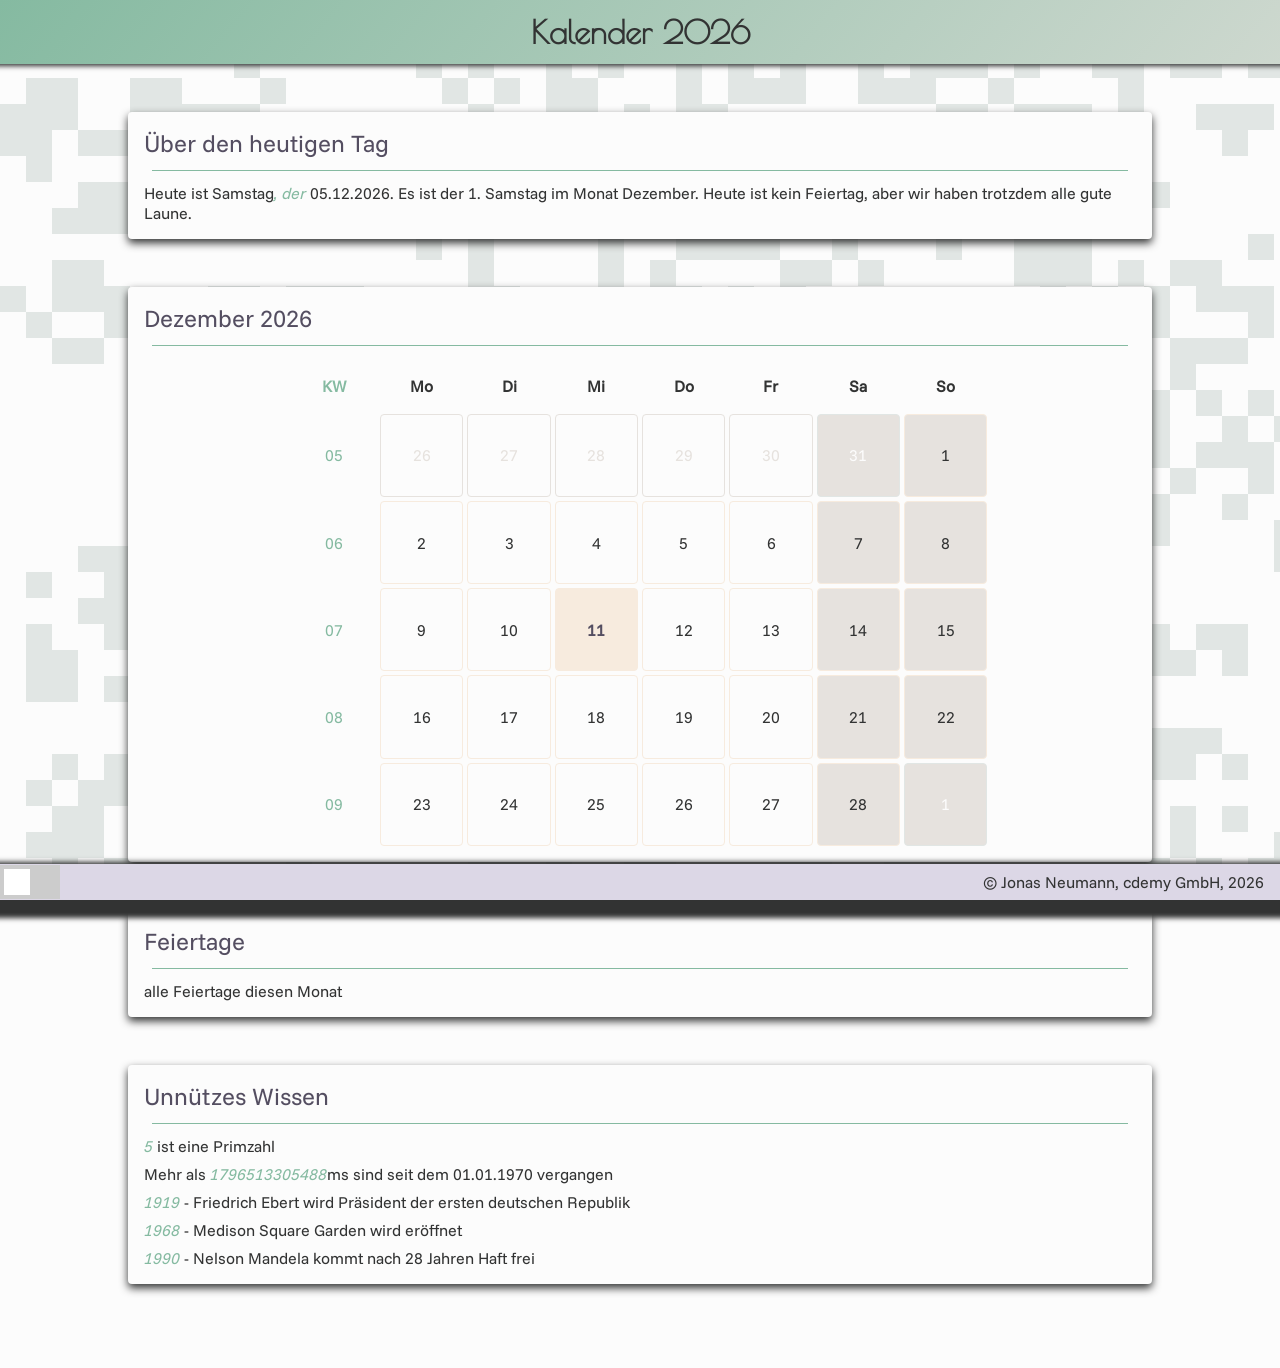
==== index.html @ 6fcaa283 "add dark color theme, refactor css" ====
<!doctype html>
<html class="full-height">
  <head>
    <meta charset="UTF-8" />
    <title>Kalender 2026</title>
    <link rel="stylesheet" href="css/styles.css" />
    <script src="scripts/background.js" defer></script>
    <script src="scripts/custom-tags.js" defer></script>
    <script src="scripts/calendar.js" defer></script>
  </head>
  <body class="full-height" id="holds-background">
    <div class="full-height">
      <canvas id="background-canvas" class="background-canvas"></canvas>
      <header class="header fixed">
        <h1 class="header__title">Kalender 2026</h1>
      </header>
      <div class="main-layout">
        <custom-card title="Über den heutigen Tag">
          <p>
            Heute ist
            <span class="card__text--light"
              ><span name="current-weekday"></span>, der
              <span id="full-date"></span></span
            >. Es ist der <span id="number-of-weekday"></span>.
            <span name="current-weekday"></span> im Monat
            <span id="current-month"></span>. Heute ist kein Feiertag, aber wir
            haben trotzdem alle gute Laune.
          </p>
        </custom-card>
        <!--
         <custom-card title="Monat" id="calendar-sheet">
            <div class="cal-monthly">
            <ul class="cal-monthly__header">
              <li class="cal-monthly__week-nr">KW</li>
              <li>Mo</li>
              <li>Di</li>
              <li>Mi</li>
              <li>Do</li>
              <li>Fr</li>
              <li>Sa</li>
              <li>So</li>
            </ul>
            <ol class="cal-monthly__day-grid">
              <li class="cal-monthly__week-nr">05</li>
              <li class="cal-monthly__day--prev-month">26</li>
              <li class="cal-monthly__day--prev-month">27</li>
              <li class="cal-monthly__day--prev-month">28</li>
              <li class="cal-monthly__day--prev-month">29</li>
              <li class="cal-monthly__day--prev-month">30</li>
              <li
                class="cal-monthly__day--prev-month cal-monthly__day--weekend"
              >
                31
              </li>
              <li
                class="cal-monthly__day--weekend cal-monthly__day--current-month"
              >
                1
              </li>
              <li class="cal-monthly__week-nr">06</li>
              <li class="cal-monthly__day--current-month">2</li>
              <li class="cal-monthly__day--current-month">3</li>
              <li class="cal-monthly__day--current-month">4</li>
              <li class="cal-monthly__day--current-month">5</li>
              <li class="cal-monthly__day--current-month">6</li>
              <li
                class="cal-monthly__day--weekend cal-monthly__day--current-month"
              >
                7
              </li>
              <li
                class="cal-monthly__day--weekend cal-monthly__day--current-month"
              >
                8
              </li>
              <li class="cal-monthly__week-nr">07</li>
              <li class="cal-monthly__day--current-month">9</li>
              <li class="cal-monthly__day--current-month">10</li>
              <li
                class="cal-monthly__day--today cal-monthly__day--current-month"
              >
                11
              </li>
              <li class="cal-monthly__day--current-month">12</li>
              <li class="cal-monthly__day--current-month">13</li>
              <li
                class="cal-monthly__day--weekend cal-monthly__day--current-month"
              >
                14
              </li>
              <li
                class="cal-monthly__day--weekend cal-monthly__day--current-month"
              >
                15
              </li>
              <li class="cal-monthly__week-nr">08</li>
              <li class="cal-monthly__day--current-month">16</li>
              <li class="cal-monthly__day--current-month">17</li>
              <li class="cal-monthly__day--current-month">18</li>
              <li class="cal-monthly__day--current-month">19</li>
              <li>20</li>
              <li
                class="cal-monthly__day--weekend cal-monthly__day--current-month"
              >
                21
              </li>
              <li
                class="cal-monthly__day--weekend cal-monthly__day--current-month"
              >
                22
              </li>
              <li class="cal-monthly__week-nr">09</li>
              <li class="cal-monthly__day--current-month">23</li>
              <li class="cal-monthly__day--current-month">24</li>
              <li class="cal-monthly__day--current-month">25</li>
              <li class="cal-monthly__day--current-month">26</li>
              <li class="cal-monthly__day--current-month">27</li>
              <li
                class="cal-monthly__day--weekend cal-monthly__day--current-month"
              >
                28
              </li>
              <li
                class="cal-monthly__day--next-month cal-monthly__day--weekend"
              >
                1
              </li>
            </ol>
          </div>
        </custom-card>
        -->

        <section class="card">
          <h2 class="card__title" id="calendar-sheet-title">Februar 2026</h2>
          <hr class="card__divider" />
          <div class="cal-monthly">
            <ul class="cal-monthly__header">
              <li class="cal-monthly__week-nr">KW</li>
              <li>Mo</li>
              <li>Di</li>
              <li>Mi</li>
              <li>Do</li>
              <li>Fr</li>
              <li>Sa</li>
              <li>So</li>
            </ul>
            <ol class="cal-monthly__day-grid">
              <li class="cal-monthly__week-nr">05</li>
              <li class="cal-monthly__day--prev-month">26</li>
              <li class="cal-monthly__day--prev-month">27</li>
              <li class="cal-monthly__day--prev-month">28</li>
              <li class="cal-monthly__day--prev-month">29</li>
              <li class="cal-monthly__day--prev-month">30</li>
              <li
                class="cal-monthly__day--prev-month cal-monthly__day--weekend"
              >
                31
              </li>
              <li
                class="cal-monthly__day--weekend cal-monthly__day--current-month"
              >
                1
              </li>
              <li class="cal-monthly__week-nr">06</li>
              <li class="cal-monthly__day--current-month">2</li>
              <li class="cal-monthly__day--current-month">3</li>
              <li class="cal-monthly__day--current-month">4</li>
              <li class="cal-monthly__day--current-month">5</li>
              <li class="cal-monthly__day--current-month">6</li>
              <li
                class="cal-monthly__day--weekend cal-monthly__day--current-month"
              >
                7
              </li>
              <li
                class="cal-monthly__day--weekend cal-monthly__day--current-month"
              >
                8
              </li>
              <li class="cal-monthly__week-nr">07</li>
              <li class="cal-monthly__day--current-month">9</li>
              <li class="cal-monthly__day--current-month">10</li>
              <li
                class="cal-monthly__day--today cal-monthly__day--current-month"
              >
                11
              </li>
              <li class="cal-monthly__day--current-month">12</li>
              <li class="cal-monthly__day--current-month">13</li>
              <li
                class="cal-monthly__day--weekend cal-monthly__day--current-month"
              >
                14
              </li>
              <li
                class="cal-monthly__day--weekend cal-monthly__day--current-month"
              >
                15
              </li>
              <li class="cal-monthly__week-nr">08</li>
              <li class="cal-monthly__day--current-month">16</li>
              <li class="cal-monthly__day--current-month">17</li>
              <li class="cal-monthly__day--current-month">18</li>
              <li class="cal-monthly__day--current-month">19</li>
              <li>20</li>
              <li
                class="cal-monthly__day--weekend cal-monthly__day--current-month"
              >
                21
              </li>
              <li
                class="cal-monthly__day--weekend cal-monthly__day--current-month"
              >
                22
              </li>
              <li class="cal-monthly__week-nr">09</li>
              <li class="cal-monthly__day--current-month">23</li>
              <li class="cal-monthly__day--current-month">24</li>
              <li class="cal-monthly__day--current-month">25</li>
              <li class="cal-monthly__day--current-month">26</li>
              <li class="cal-monthly__day--current-month">27</li>
              <li
                class="cal-monthly__day--weekend cal-monthly__day--current-month"
              >
                28
              </li>
              <li
                class="cal-monthly__day--next-month cal-monthly__day--weekend"
              >
                1
              </li>
            </ol>
          </div>
        </section>
        <custom-card title="Feiertage">
          <p>alle Feiertage diesen Monat</p>
        </custom-card>
        <custom-card title="Unnützes Wissen">
          <ul class="card__list">
            <li>
              <span class="card__text--light" id="today-day-in-month">11</span>
              ist <span id="prime-or-not"></span> Primzahl
            </li>
            <li>
              Mehr als
              <span class="card__text--light" id="now-ms-utc">5</span>ms sind
              seit dem 01.01.1970 vergangen
            </li>
            <li>
              <span class="card__text--light">1919</span> - Friedrich Ebert wird
              Präsident der ersten deutschen Republik
            </li>
            <li>
              <span class="card__text--light">1968</span> - Medison Square
              Garden wird eröffnet
            </li>
            <li>
              <span class="card__text--light">1990</span> - Nelson Mandela kommt
              nach 28 Jahren Haft frei
            </li>
          </ul>
        </custom-card>
      </div>
      <footer class="footer fixed">
        <div>
          <label class="switch">
            <input type="checkbox" />
            <span class="slider"></span>
          </label>
        </div>
        <div>© Jonas Neumann, cdemy GmbH, 2026</div>
      </footer>
    </div>
  </body>
</html>
---- css/styles.css ----
@import url(components.css);
@import url(variables.css);
@import url(animations.css);
@import url(fonts.css);

* {
    margin: 0;
    padding: 0;
    box-sizing: border-box;
    font-family: 'FunnelSans', sans-serif;
    color: var(--on-background);
}

body {
    background-color: var(--background);
}

.background-canvas {
    position: fixed;
      top: 0;
      left: 0;
      width: 100%;
      height: 100%;
      z-index: -1;
}

.body-green{
    background-color: green;
}

.full-height {
    height: 100%;
}

.header {
    top: 0;
    height: var(--header-height);
    background-image: linear-gradient(130deg, var(--primary), var(--tertiary-container), var(--primary), var(--tertiary-container));
    background-size: 400% 400%;
    display: flex;
    align-items: center;
    justify-content: center;
    box-shadow: 0px -8px 5px 10px var(--on-background);
    animation: gradientMove 20s infinite;
}

.header__title {
    font-family: 'PoiretOne', 'FunnelSans', sans-serif;
}

.footer {
    bottom: 0;
    height: var(--footer-height);
    background: var(--secondary-container);
    font-family: 'FunnelSans-Italic', sans-serif;
    display: flex;
    align-items: center;
    justify-content: space-between;
    padding-right: 16px;
    color: var(--on-secondary-container);
    box-shadow: 0px 8px 5px 10px var(--on-background);
}

.fixed {
    z-index: 1;
    position: fixed;
    width: 100%;
}

.main-layout {
    padding-top: calc(var(--header-height) + var(--flex-gap));
    padding-bottom: calc(var(--footer-height) + var(--flex-gap));
    display: flex;
    flex-direction: column;
    justify-content: flex-start;
    align-items: center;
    gap: var(--flex-gap);
}
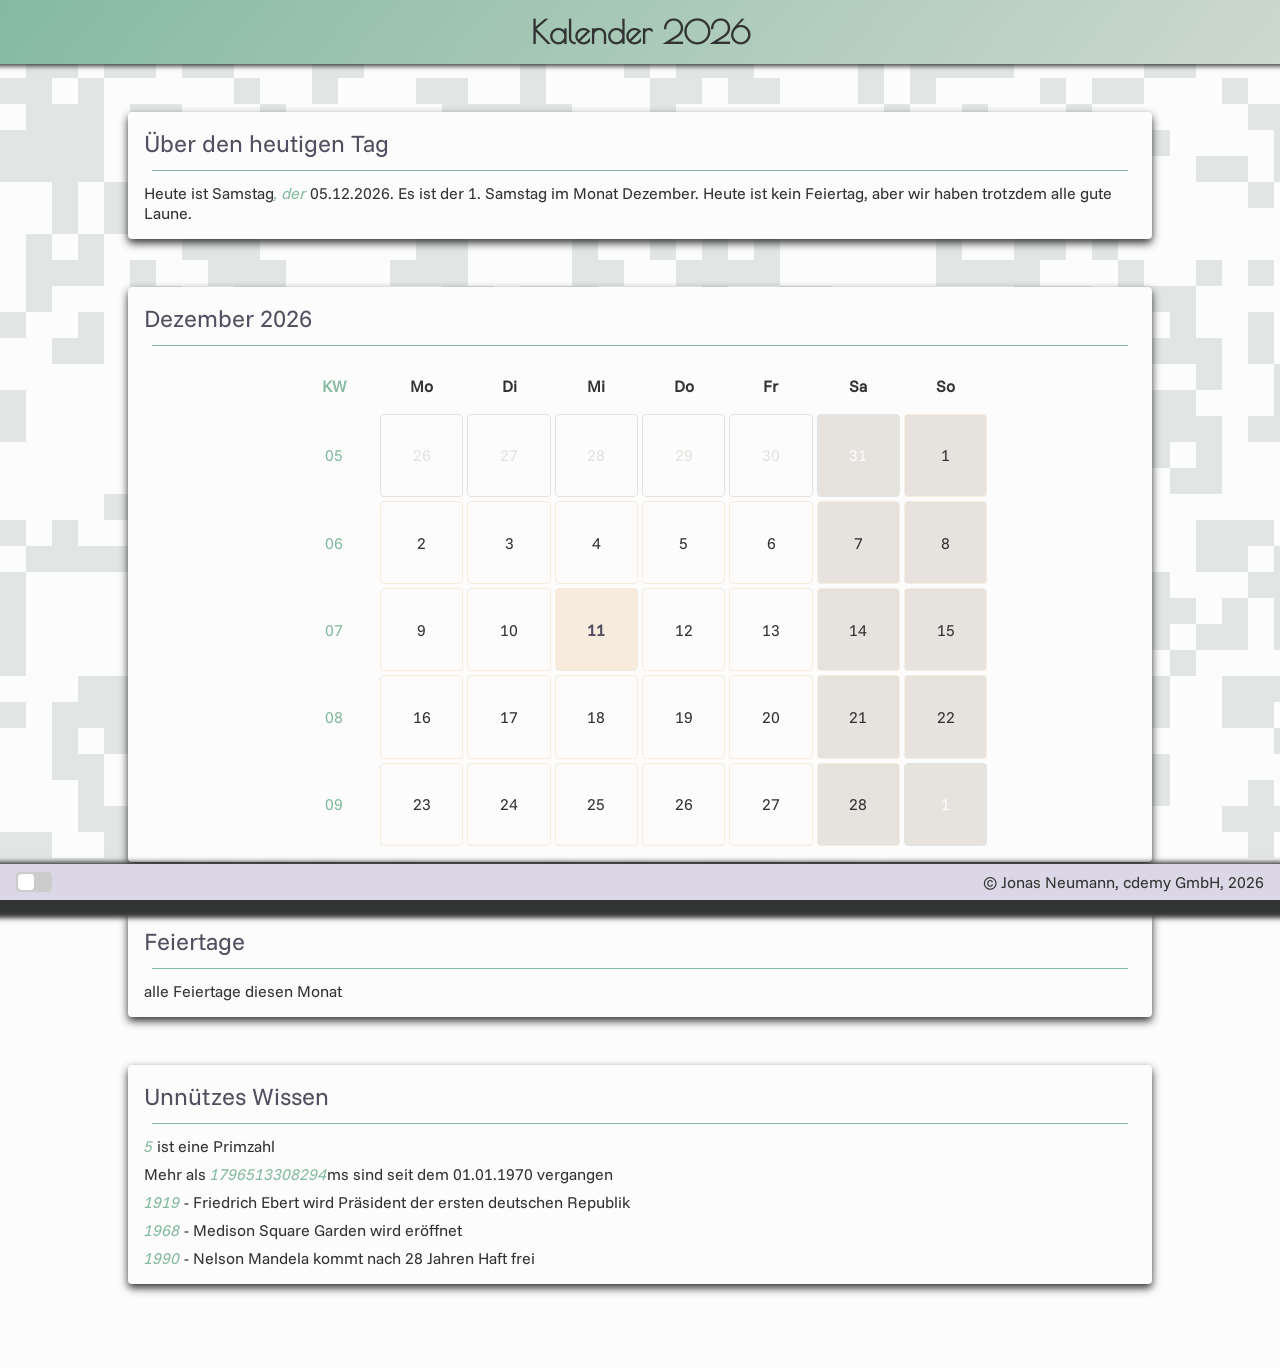
==== commit f7c144e0: "darkmode" ====
--- a/index.html
+++ b/index.html
@@ -264,7 +264,7 @@
       <footer class="footer fixed">
         <div>
           <label class="switch">
-            <input type="checkbox" />
+            <input type="checkbox" id="theme-switch"/>
             <span class="slider"></span>
           </label>
         </div>
--- a/css/styles.css
+++ b/css/styles.css
@@ -24,41 +24,8 @@
       z-index: -1;
 }
 
-.body-green{
-    background-color: green;
-}
-
 .full-height {
     height: 100%;
-}
-
-.header {
-    top: 0;
-    height: var(--header-height);
-    background-image: linear-gradient(130deg, var(--primary), var(--tertiary-container), var(--primary), var(--tertiary-container));
-    background-size: 400% 400%;
-    display: flex;
-    align-items: center;
-    justify-content: center;
-    box-shadow: 0px -8px 5px 10px var(--on-background);
-    animation: gradientMove 20s infinite;
-}
-
-.header__title {
-    font-family: 'PoiretOne', 'FunnelSans', sans-serif;
-}
-
-.footer {
-    bottom: 0;
-    height: var(--footer-height);
-    background: var(--secondary-container);
-    font-family: 'FunnelSans-Italic', sans-serif;
-    display: flex;
-    align-items: center;
-    justify-content: space-between;
-    padding-right: 16px;
-    color: var(--on-secondary-container);
-    box-shadow: 0px 8px 5px 10px var(--on-background);
 }
 
 .fixed {
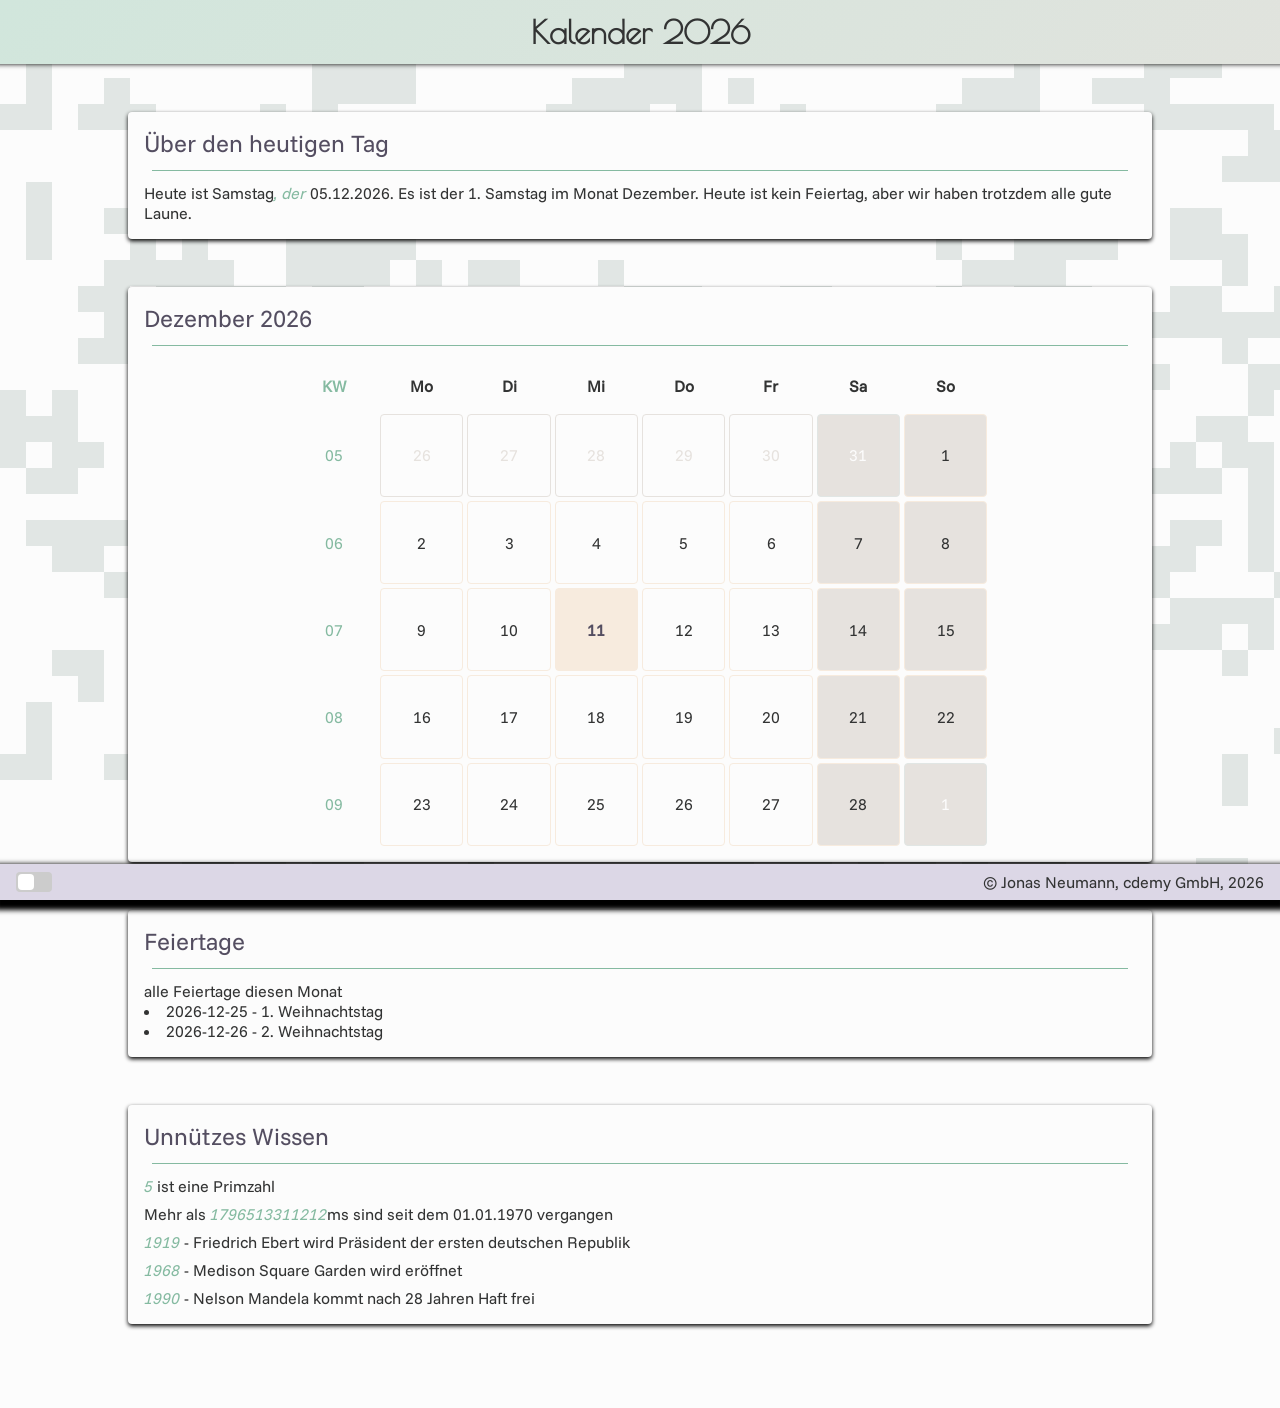
==== commit 3c1e57f2: "refactor data, create holiday list" ====
--- a/index.html
+++ b/index.html
@@ -7,8 +7,12 @@
     <script src="scripts/background.js" defer></script>
     <script src="scripts/custom-tags.js" defer></script>
     <script src="scripts/calendar.js" defer></script>
+    <script src="scripts/darkmode.js" defer></script>
+    <script src="scripts/holidays.js" defer></script>
   </head>
+
   <body class="full-height" id="holds-background">
+    <div class="invisible"></div>
     <div class="full-height">
       <canvas id="background-canvas" class="background-canvas"></canvas>
       <header class="header fixed">
@@ -232,7 +236,7 @@
             </ol>
           </div>
         </section>
-        <custom-card title="Feiertage">
+        <custom-card title="Feiertage" id="holiday-card">
           <p>alle Feiertage diesen Monat</p>
         </custom-card>
         <custom-card title="Unnützes Wissen">
--- a/css/styles.css
+++ b/css/styles.css
@@ -44,3 +44,7 @@
     gap: var(--flex-gap);
 }
 
+.invisible {
+    display: none;
+}
+
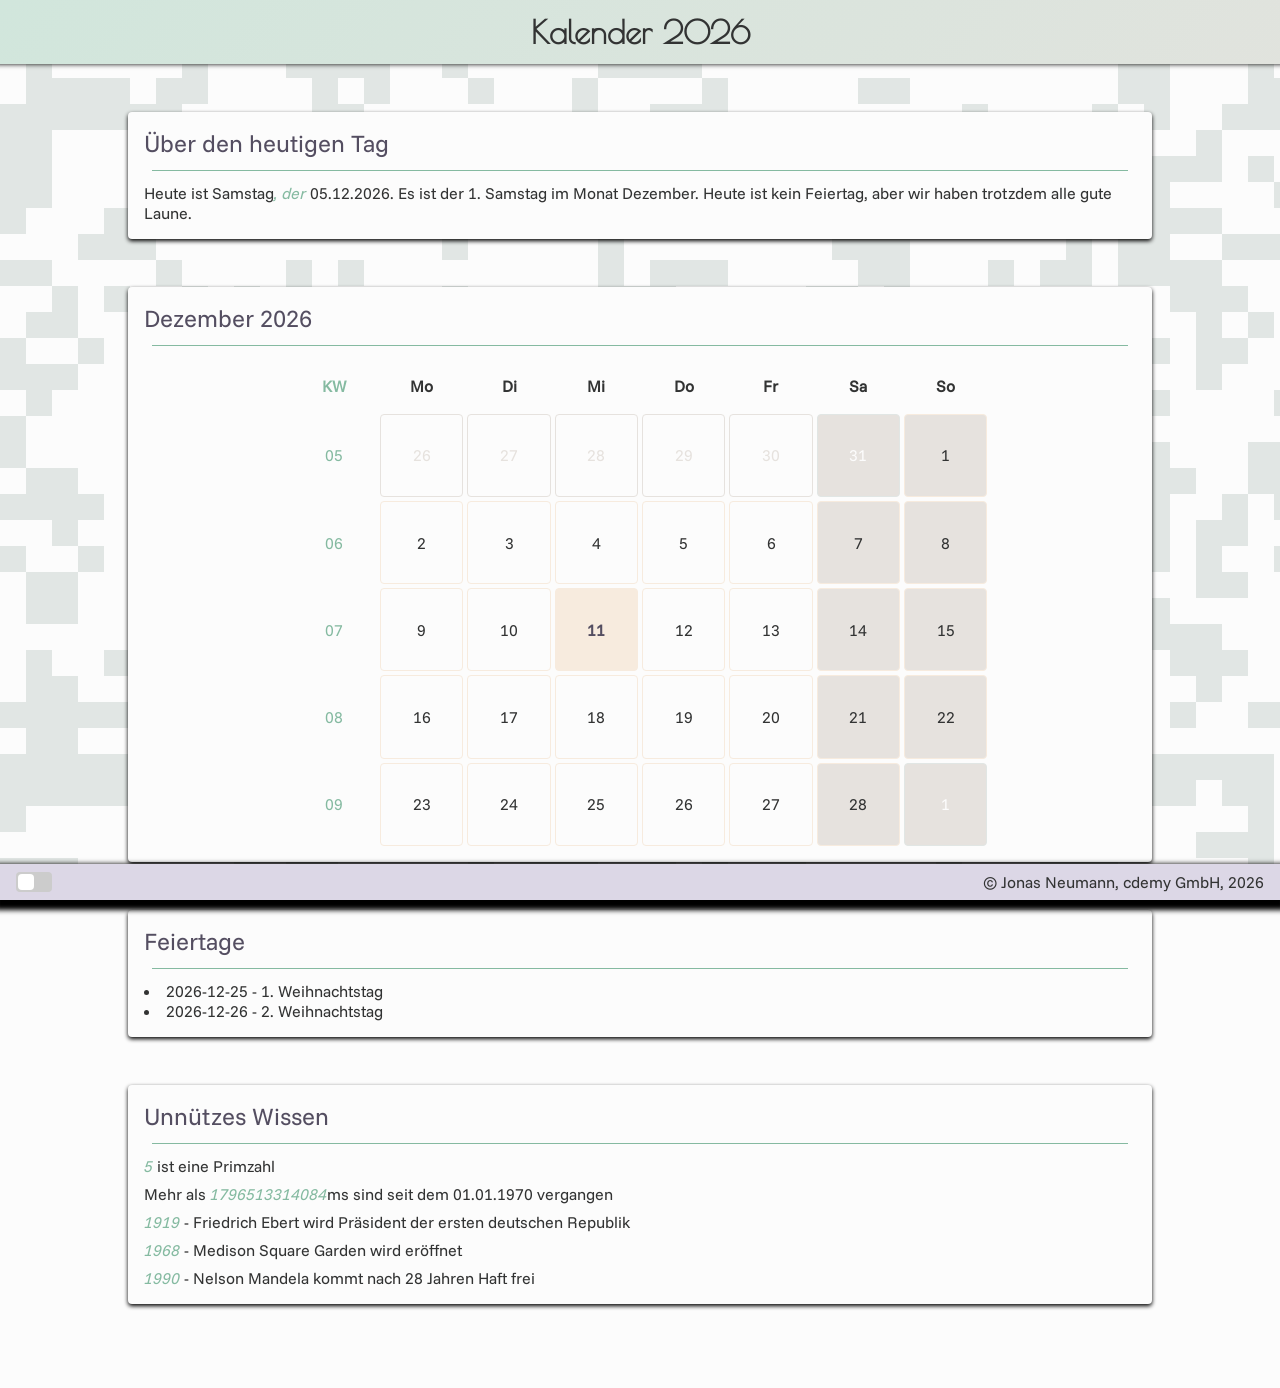
==== commit a884feab: "add default text." ====
--- a/index.html
+++ b/index.html
@@ -237,7 +237,6 @@
           </div>
         </section>
         <custom-card title="Feiertage" id="holiday-card">
-          <p>alle Feiertage diesen Monat</p>
         </custom-card>
         <custom-card title="Unnützes Wissen">
           <ul class="card__list">
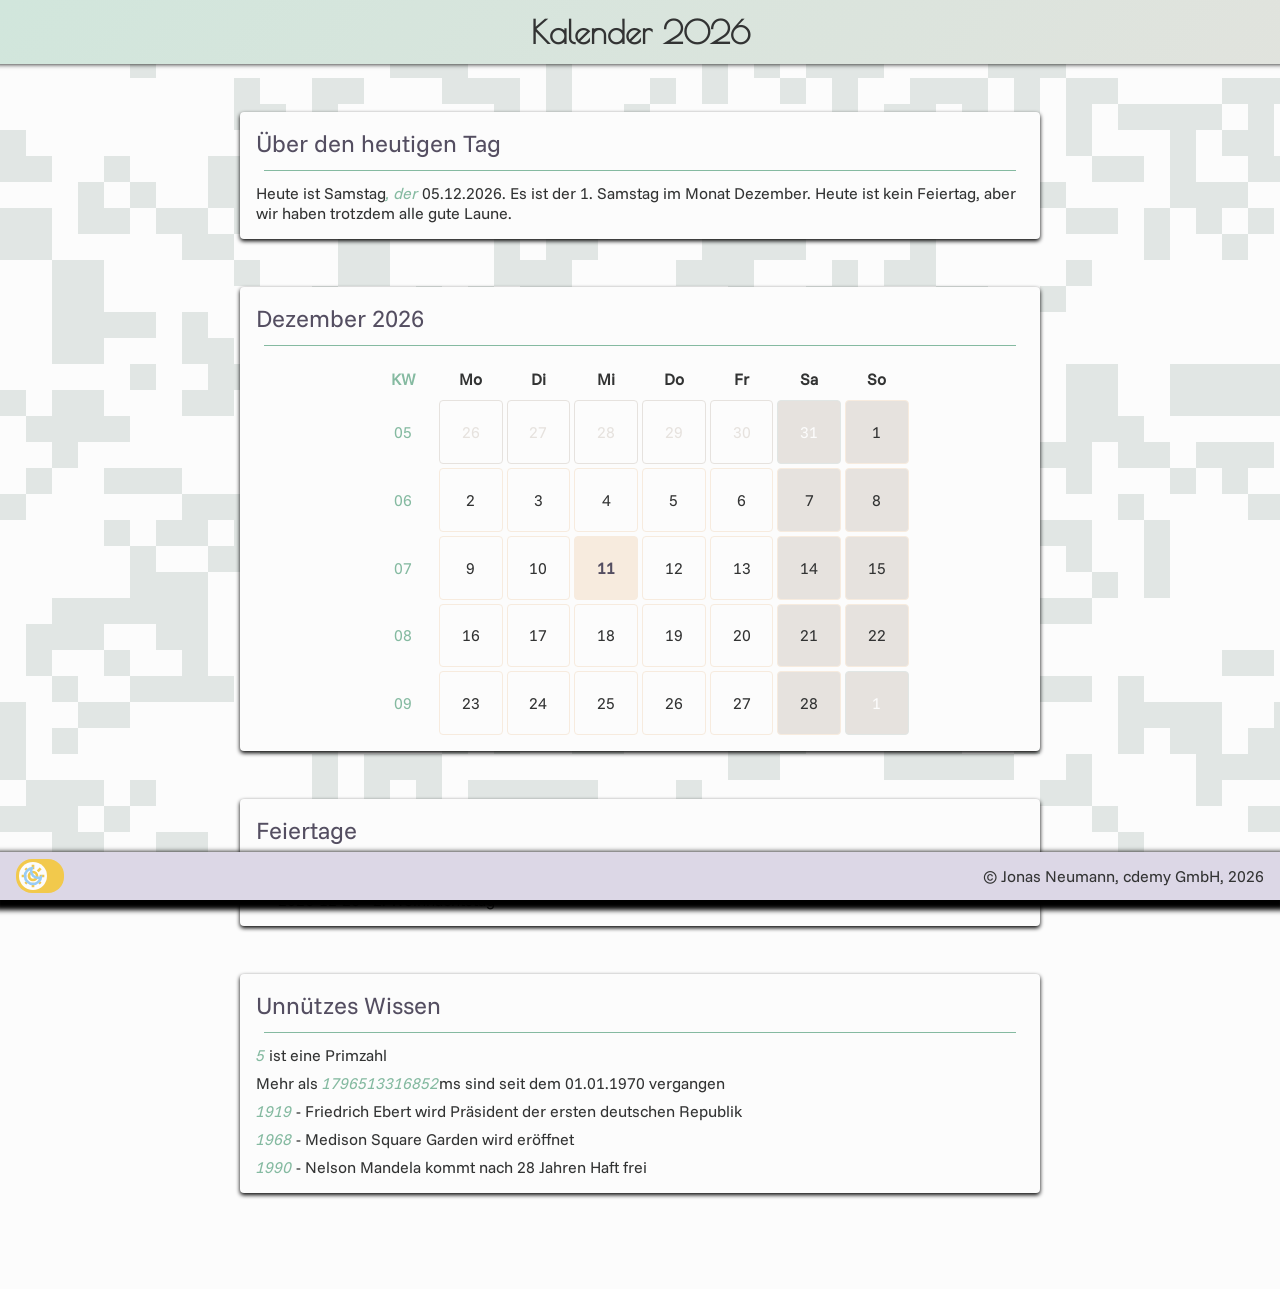
==== commit 48a2f82d: "fix dark mode bugs" ====
--- a/index.html
+++ b/index.html
@@ -11,7 +11,7 @@
     <script src="scripts/holidays.js" defer></script>
   </head>
 
-  <body class="full-height" id="holds-background">
+  <body class="full-height" id="holds-background" darkmode="on">
     <div class="invisible"></div>
     <div class="full-height">
       <canvas id="background-canvas" class="background-canvas"></canvas>
@@ -236,8 +236,7 @@
             </ol>
           </div>
         </section>
-        <custom-card title="Feiertage" id="holiday-card">
-        </custom-card>
+        <custom-card title="Feiertage" id="holiday-card"> </custom-card>
         <custom-card title="Unnützes Wissen">
           <ul class="card__list">
             <li>
@@ -265,12 +264,16 @@
         </custom-card>
       </div>
       <footer class="footer fixed">
-        <div>
-          <label class="switch">
-            <input type="checkbox" id="theme-switch"/>
-            <span class="slider"></span>
-          </label>
-        </div>
+        <button id="theme-toggle" class="mode-toggle">
+          <span>
+            <img
+              src="assets/icons/light_mode_24dp_F2C94C_FILL0_wght400_GRAD0_opsz24.svg"
+            />
+            <img
+              src="assets/icons/dark_mode_24dp_DCE1E5_FILL0_wght400_GRAD0_opsz24.svg"
+            />
+          </span>
+        </button>
         <div>© Jonas Neumann, cdemy GmbH, 2026</div>
       </footer>
     </div>
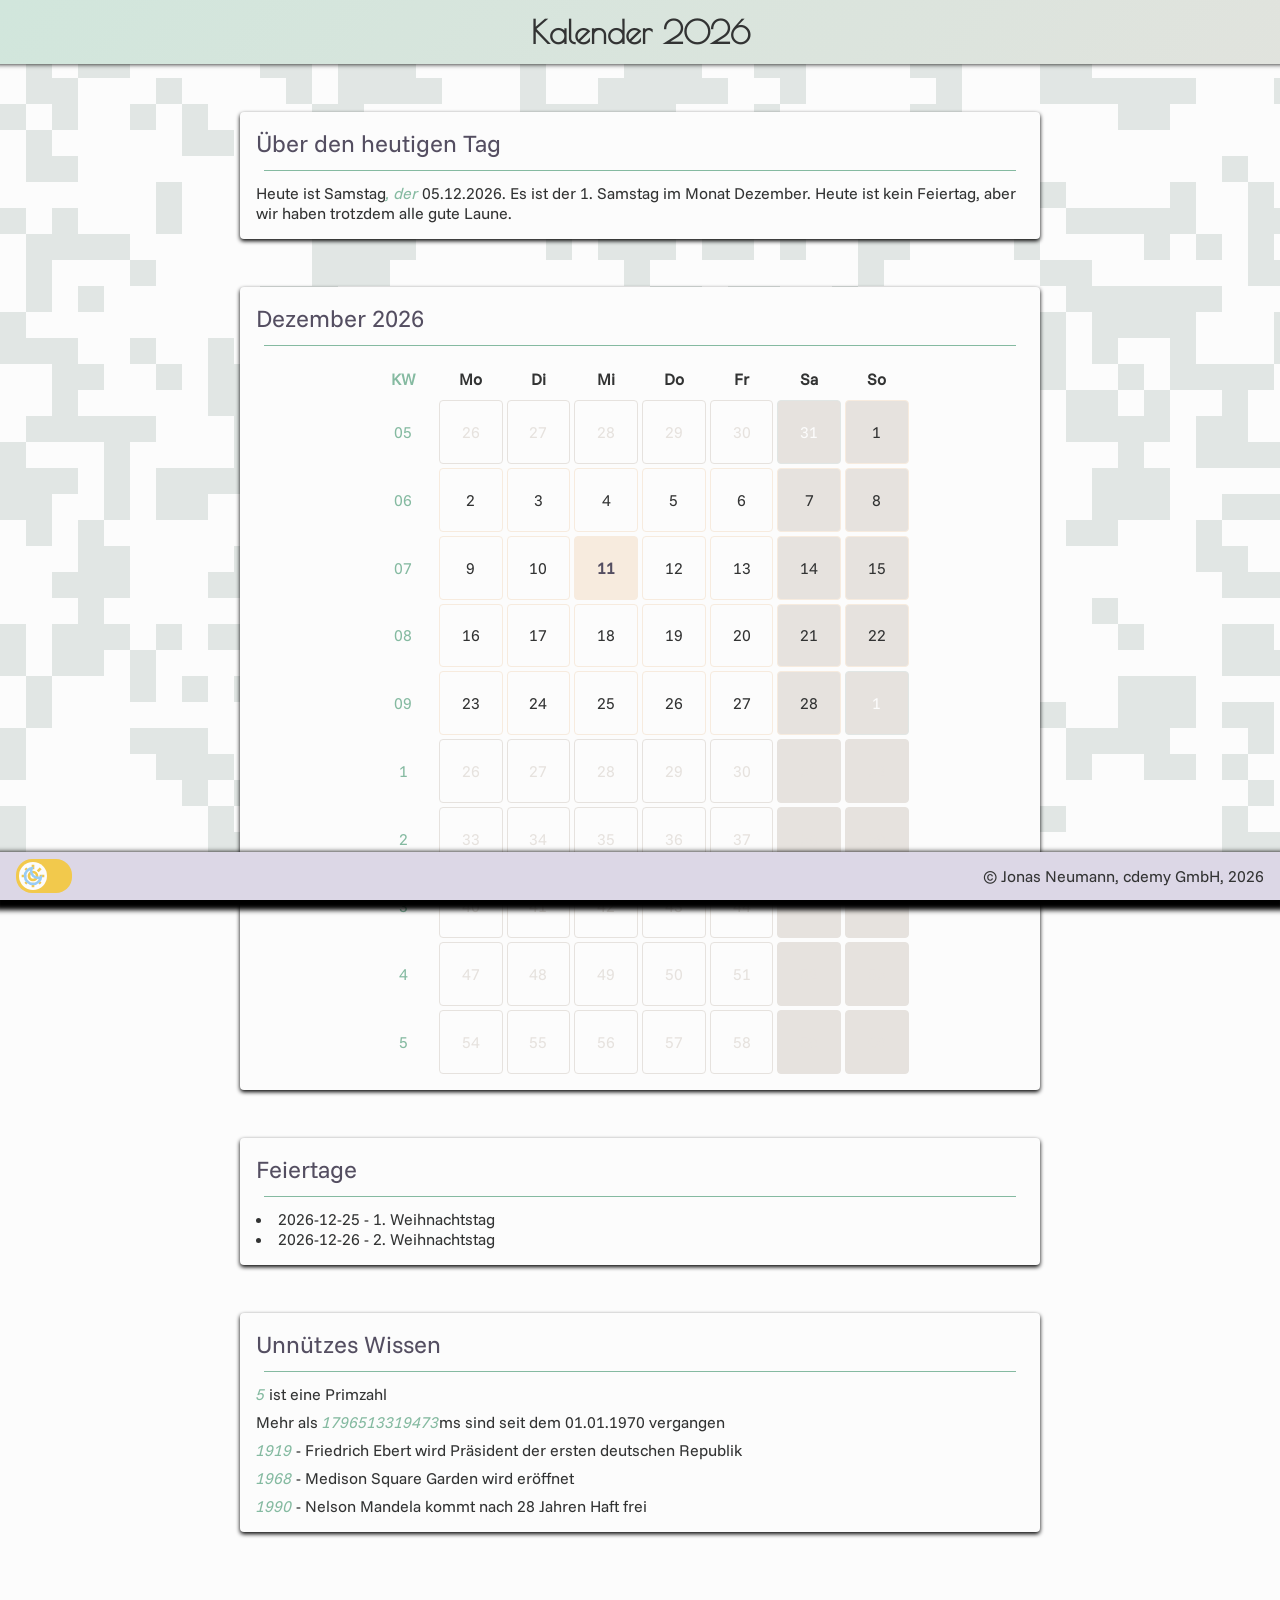
==== commit 51957da4: "make calendar sheet dynamic (wip)" ====
--- a/index.html
+++ b/index.html
@@ -148,7 +148,7 @@
               <li>Sa</li>
               <li>So</li>
             </ul>
-            <ol class="cal-monthly__day-grid">
+            <ol id="cal-sheet-cells" class="cal-monthly__day-grid">
               <li class="cal-monthly__week-nr">05</li>
               <li class="cal-monthly__day--prev-month">26</li>
               <li class="cal-monthly__day--prev-month">27</li>
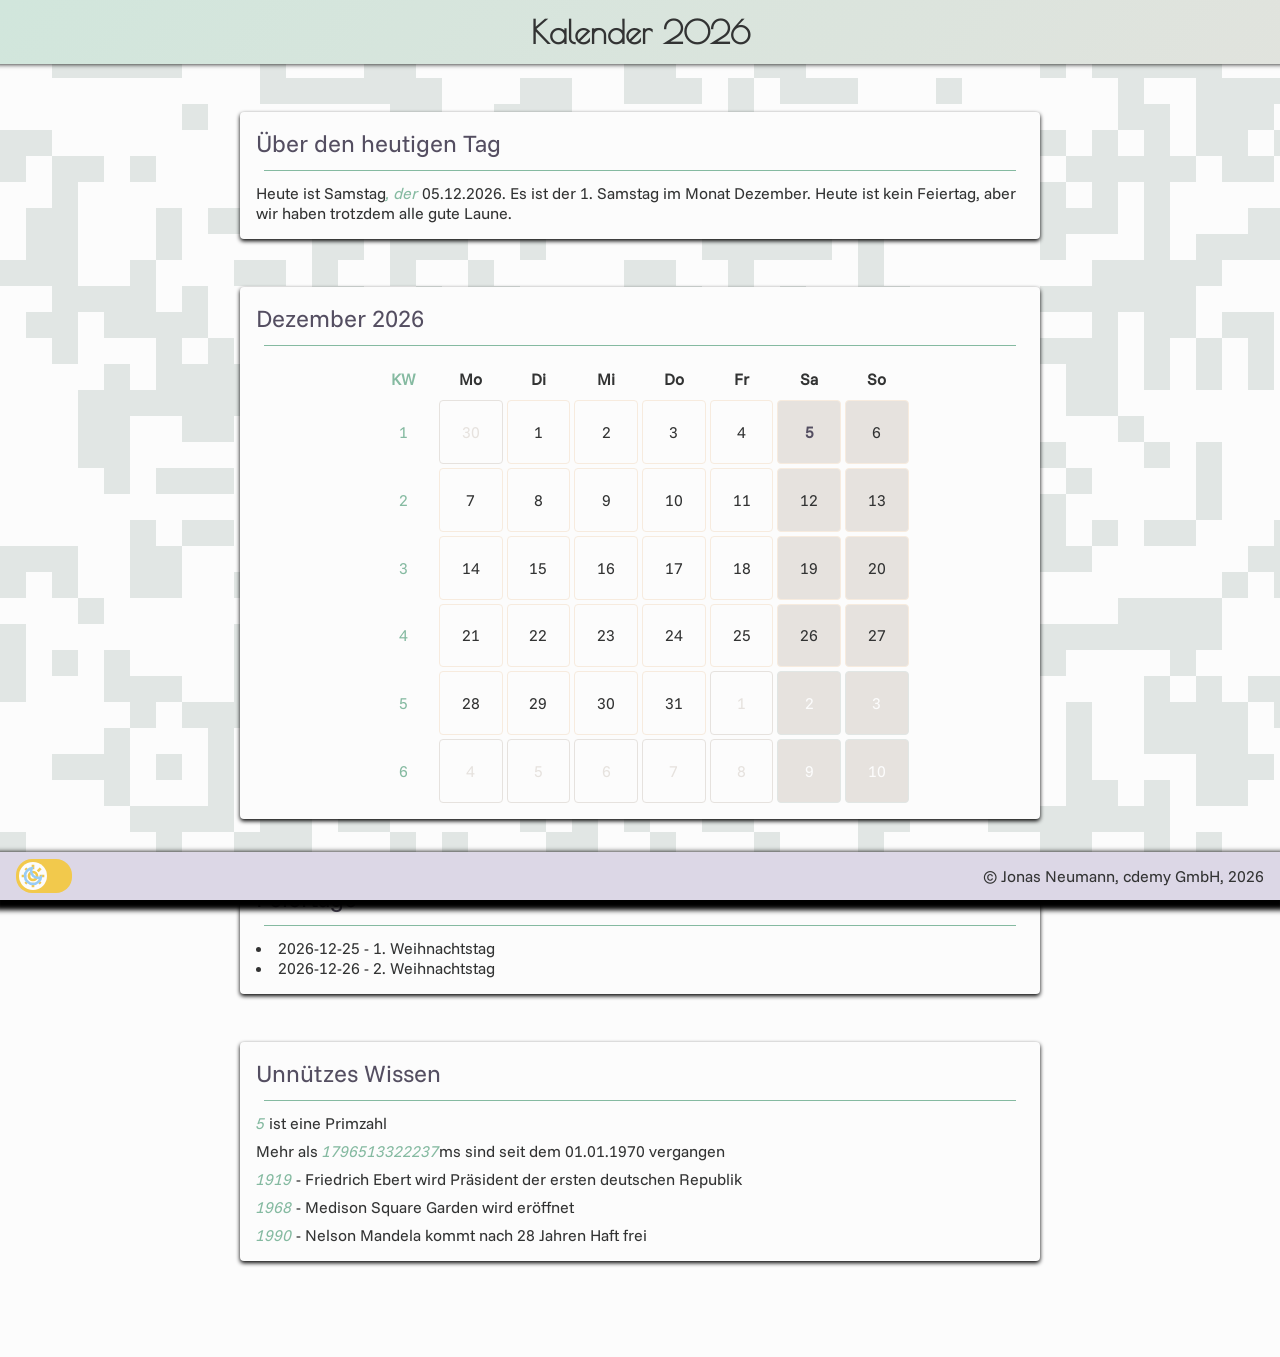
==== commit cf1ade13: "fix calendar logic, clean up" ====
--- a/index.html
+++ b/index.html
@@ -31,109 +31,6 @@
             haben trotzdem alle gute Laune.
           </p>
         </custom-card>
-        <!--
-         <custom-card title="Monat" id="calendar-sheet">
-            <div class="cal-monthly">
-            <ul class="cal-monthly__header">
-              <li class="cal-monthly__week-nr">KW</li>
-              <li>Mo</li>
-              <li>Di</li>
-              <li>Mi</li>
-              <li>Do</li>
-              <li>Fr</li>
-              <li>Sa</li>
-              <li>So</li>
-            </ul>
-            <ol class="cal-monthly__day-grid">
-              <li class="cal-monthly__week-nr">05</li>
-              <li class="cal-monthly__day--prev-month">26</li>
-              <li class="cal-monthly__day--prev-month">27</li>
-              <li class="cal-monthly__day--prev-month">28</li>
-              <li class="cal-monthly__day--prev-month">29</li>
-              <li class="cal-monthly__day--prev-month">30</li>
-              <li
-                class="cal-monthly__day--prev-month cal-monthly__day--weekend"
-              >
-                31
-              </li>
-              <li
-                class="cal-monthly__day--weekend cal-monthly__day--current-month"
-              >
-                1
-              </li>
-              <li class="cal-monthly__week-nr">06</li>
-              <li class="cal-monthly__day--current-month">2</li>
-              <li class="cal-monthly__day--current-month">3</li>
-              <li class="cal-monthly__day--current-month">4</li>
-              <li class="cal-monthly__day--current-month">5</li>
-              <li class="cal-monthly__day--current-month">6</li>
-              <li
-                class="cal-monthly__day--weekend cal-monthly__day--current-month"
-              >
-                7
-              </li>
-              <li
-                class="cal-monthly__day--weekend cal-monthly__day--current-month"
-              >
-                8
-              </li>
-              <li class="cal-monthly__week-nr">07</li>
-              <li class="cal-monthly__day--current-month">9</li>
-              <li class="cal-monthly__day--current-month">10</li>
-              <li
-                class="cal-monthly__day--today cal-monthly__day--current-month"
-              >
-                11
-              </li>
-              <li class="cal-monthly__day--current-month">12</li>
-              <li class="cal-monthly__day--current-month">13</li>
-              <li
-                class="cal-monthly__day--weekend cal-monthly__day--current-month"
-              >
-                14
-              </li>
-              <li
-                class="cal-monthly__day--weekend cal-monthly__day--current-month"
-              >
-                15
-              </li>
-              <li class="cal-monthly__week-nr">08</li>
-              <li class="cal-monthly__day--current-month">16</li>
-              <li class="cal-monthly__day--current-month">17</li>
-              <li class="cal-monthly__day--current-month">18</li>
-              <li class="cal-monthly__day--current-month">19</li>
-              <li>20</li>
-              <li
-                class="cal-monthly__day--weekend cal-monthly__day--current-month"
-              >
-                21
-              </li>
-              <li
-                class="cal-monthly__day--weekend cal-monthly__day--current-month"
-              >
-                22
-              </li>
-              <li class="cal-monthly__week-nr">09</li>
-              <li class="cal-monthly__day--current-month">23</li>
-              <li class="cal-monthly__day--current-month">24</li>
-              <li class="cal-monthly__day--current-month">25</li>
-              <li class="cal-monthly__day--current-month">26</li>
-              <li class="cal-monthly__day--current-month">27</li>
-              <li
-                class="cal-monthly__day--weekend cal-monthly__day--current-month"
-              >
-                28
-              </li>
-              <li
-                class="cal-monthly__day--next-month cal-monthly__day--weekend"
-              >
-                1
-              </li>
-            </ol>
-          </div>
-        </custom-card>
-        -->
-
         <section class="card">
           <h2 class="card__title" id="calendar-sheet-title">Februar 2026</h2>
           <hr class="card__divider" />
@@ -149,90 +46,6 @@
               <li>So</li>
             </ul>
             <ol id="cal-sheet-cells" class="cal-monthly__day-grid">
-              <li class="cal-monthly__week-nr">05</li>
-              <li class="cal-monthly__day--prev-month">26</li>
-              <li class="cal-monthly__day--prev-month">27</li>
-              <li class="cal-monthly__day--prev-month">28</li>
-              <li class="cal-monthly__day--prev-month">29</li>
-              <li class="cal-monthly__day--prev-month">30</li>
-              <li
-                class="cal-monthly__day--prev-month cal-monthly__day--weekend"
-              >
-                31
-              </li>
-              <li
-                class="cal-monthly__day--weekend cal-monthly__day--current-month"
-              >
-                1
-              </li>
-              <li class="cal-monthly__week-nr">06</li>
-              <li class="cal-monthly__day--current-month">2</li>
-              <li class="cal-monthly__day--current-month">3</li>
-              <li class="cal-monthly__day--current-month">4</li>
-              <li class="cal-monthly__day--current-month">5</li>
-              <li class="cal-monthly__day--current-month">6</li>
-              <li
-                class="cal-monthly__day--weekend cal-monthly__day--current-month"
-              >
-                7
-              </li>
-              <li
-                class="cal-monthly__day--weekend cal-monthly__day--current-month"
-              >
-                8
-              </li>
-              <li class="cal-monthly__week-nr">07</li>
-              <li class="cal-monthly__day--current-month">9</li>
-              <li class="cal-monthly__day--current-month">10</li>
-              <li
-                class="cal-monthly__day--today cal-monthly__day--current-month"
-              >
-                11
-              </li>
-              <li class="cal-monthly__day--current-month">12</li>
-              <li class="cal-monthly__day--current-month">13</li>
-              <li
-                class="cal-monthly__day--weekend cal-monthly__day--current-month"
-              >
-                14
-              </li>
-              <li
-                class="cal-monthly__day--weekend cal-monthly__day--current-month"
-              >
-                15
-              </li>
-              <li class="cal-monthly__week-nr">08</li>
-              <li class="cal-monthly__day--current-month">16</li>
-              <li class="cal-monthly__day--current-month">17</li>
-              <li class="cal-monthly__day--current-month">18</li>
-              <li class="cal-monthly__day--current-month">19</li>
-              <li>20</li>
-              <li
-                class="cal-monthly__day--weekend cal-monthly__day--current-month"
-              >
-                21
-              </li>
-              <li
-                class="cal-monthly__day--weekend cal-monthly__day--current-month"
-              >
-                22
-              </li>
-              <li class="cal-monthly__week-nr">09</li>
-              <li class="cal-monthly__day--current-month">23</li>
-              <li class="cal-monthly__day--current-month">24</li>
-              <li class="cal-monthly__day--current-month">25</li>
-              <li class="cal-monthly__day--current-month">26</li>
-              <li class="cal-monthly__day--current-month">27</li>
-              <li
-                class="cal-monthly__day--weekend cal-monthly__day--current-month"
-              >
-                28
-              </li>
-              <li
-                class="cal-monthly__day--next-month cal-monthly__day--weekend"
-              >
-                1
-              </li>
             </ol>
           </div>
         </section>
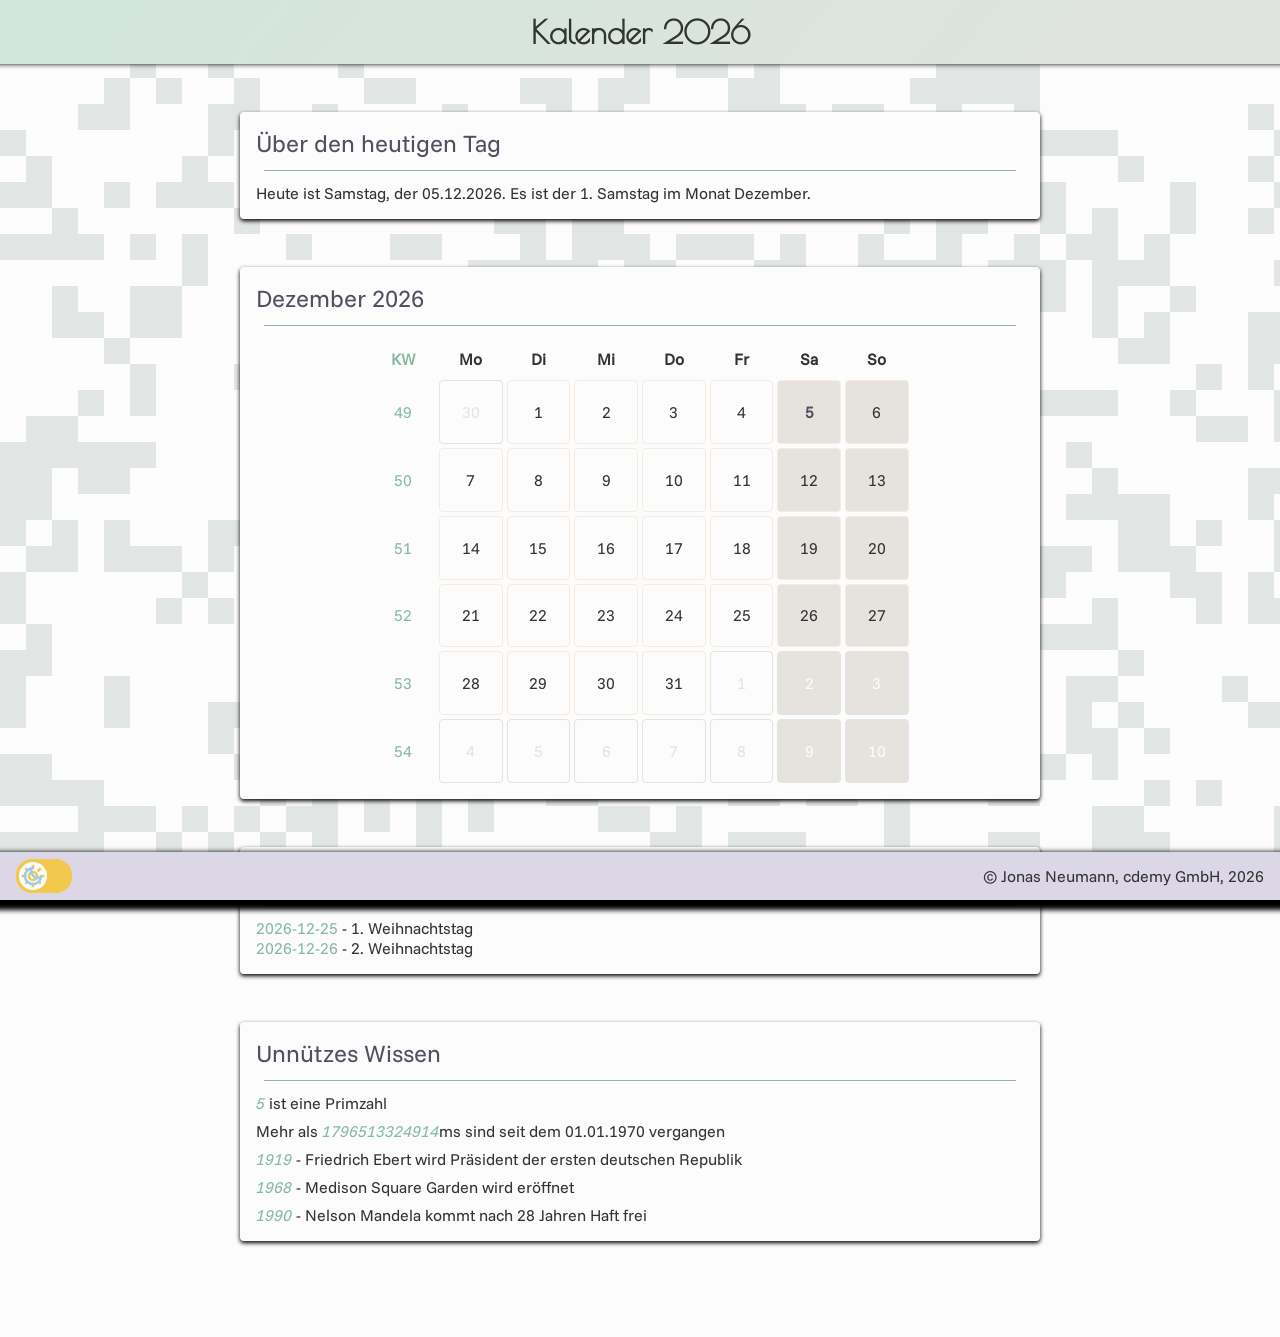
==== commit b0264131: "ui fix" ====
--- a/index.html
+++ b/index.html
@@ -1,94 +1,89 @@
 <!doctype html>
 <html class="full-height">
-  <head>
-    <meta charset="UTF-8" />
-    <title>Kalender 2026</title>
-    <link rel="stylesheet" href="css/styles.css" />
-    <script src="scripts/background.js" defer></script>
-    <script src="scripts/custom-tags.js" defer></script>
-    <script src="scripts/calendar.js" defer></script>
-    <script src="scripts/darkmode.js" defer></script>
-    <script src="scripts/holidays.js" defer></script>
-  </head>
 
-  <body class="full-height" id="holds-background" darkmode="on">
-    <div class="invisible"></div>
-    <div class="full-height">
-      <canvas id="background-canvas" class="background-canvas"></canvas>
-      <header class="header fixed">
-        <h1 class="header__title">Kalender 2026</h1>
-      </header>
-      <div class="main-layout">
-        <custom-card title="Über den heutigen Tag">
-          <p>
-            Heute ist
-            <span class="card__text--light"
-              ><span name="current-weekday"></span>, der
-              <span id="full-date"></span></span
-            >. Es ist der <span id="number-of-weekday"></span>.
-            <span name="current-weekday"></span> im Monat
-            <span id="current-month"></span>. Heute ist kein Feiertag, aber wir
-            haben trotzdem alle gute Laune.
-          </p>
-        </custom-card>
-        <section class="card">
-          <h2 class="card__title" id="calendar-sheet-title">Februar 2026</h2>
-          <hr class="card__divider" />
-          <div class="cal-monthly">
-            <ul class="cal-monthly__header">
-              <li class="cal-monthly__week-nr">KW</li>
-              <li>Mo</li>
-              <li>Di</li>
-              <li>Mi</li>
-              <li>Do</li>
-              <li>Fr</li>
-              <li>Sa</li>
-              <li>So</li>
-            </ul>
-            <ol id="cal-sheet-cells" class="cal-monthly__day-grid">
-            </ol>
-          </div>
-        </section>
-        <custom-card title="Feiertage" id="holiday-card"> </custom-card>
-        <custom-card title="Unnützes Wissen">
-          <ul class="card__list">
-            <li>
-              <span class="card__text--light" id="today-day-in-month">11</span>
-              ist <span id="prime-or-not"></span> Primzahl
-            </li>
-            <li>
-              Mehr als
-              <span class="card__text--light" id="now-ms-utc">5</span>ms sind
-              seit dem 01.01.1970 vergangen
-            </li>
-            <li>
-              <span class="card__text--light">1919</span> - Friedrich Ebert wird
-              Präsident der ersten deutschen Republik
-            </li>
-            <li>
-              <span class="card__text--light">1968</span> - Medison Square
-              Garden wird eröffnet
-            </li>
-            <li>
-              <span class="card__text--light">1990</span> - Nelson Mandela kommt
-              nach 28 Jahren Haft frei
-            </li>
+<head>
+  <meta charset="UTF-8" />
+  <title>Kalender 2026</title>
+  <link rel="stylesheet" href="css/styles.css" />
+  <script src="scripts/background.js" defer></script>
+  <script src="scripts/custom-tags.js" defer></script>
+  <script src="scripts/calendar.js" defer></script>
+  <script src="scripts/darkmode.js" defer></script>
+  <script src="scripts/holidays.js" defer></script>
+</head>
+
+<body class="full-height" id="holds-background" darkmode="on">
+  <div class="invisible"></div>
+  <div class="full-height">
+    <canvas id="background-canvas" class="background-canvas"></canvas>
+    <header class="header fixed">
+      <h1 class="header__title">Kalender 2026</h1>
+    </header>
+    <div class="main-layout">
+      <custom-card title="Über den heutigen Tag">
+        <p>
+          Heute ist
+          <span name="current-weekday"></span>, der
+          <span id="full-date"></span></span>. Es ist der <span id="number-of-weekday"></span>.
+          <span name="current-weekday"></span> im Monat
+          <span id="current-month"></span>.
+        </p>
+      </custom-card>
+      <section class="card">
+        <h2 class="card__title" id="calendar-sheet-title">Februar 2026</h2>
+        <hr class="card__divider" />
+        <div class="cal-monthly">
+          <ul class="cal-monthly__header">
+            <li class="cal-monthly__week-nr">KW</li>
+            <li>Mo</li>
+            <li>Di</li>
+            <li>Mi</li>
+            <li>Do</li>
+            <li>Fr</li>
+            <li>Sa</li>
+            <li>So</li>
           </ul>
-        </custom-card>
-      </div>
-      <footer class="footer fixed">
-        <button id="theme-toggle" class="mode-toggle">
-          <span>
-            <img
-              src="assets/icons/light_mode_24dp_F2C94C_FILL0_wght400_GRAD0_opsz24.svg"
-            />
-            <img
-              src="assets/icons/dark_mode_24dp_DCE1E5_FILL0_wght400_GRAD0_opsz24.svg"
-            />
-          </span>
-        </button>
-        <div>© Jonas Neumann, cdemy GmbH, 2026</div>
-      </footer>
+          <ol id="cal-sheet-cells" class="cal-monthly__day-grid">
+          </ol>
+        </div>
+      </section>
+      <custom-card title="Feiertage" id="holiday-card"> </custom-card>
+      <custom-card title="Unnützes Wissen">
+        <ul class="card__list">
+          <li>
+            <span class="card__text--light" id="today-day-in-month">11</span>
+            ist <span id="prime-or-not"></span> Primzahl
+          </li>
+          <li>
+            Mehr als
+            <span class="card__text--light" id="now-ms-utc">5</span>ms sind
+            seit dem 01.01.1970 vergangen
+          </li>
+          <li>
+            <span class="card__text--light">1919</span> - Friedrich Ebert wird
+            Präsident der ersten deutschen Republik
+          </li>
+          <li>
+            <span class="card__text--light">1968</span> - Medison Square
+            Garden wird eröffnet
+          </li>
+          <li>
+            <span class="card__text--light">1990</span> - Nelson Mandela kommt
+            nach 28 Jahren Haft frei
+          </li>
+        </ul>
+      </custom-card>
     </div>
-  </body>
-</html>
+    <footer class="footer fixed">
+      <button id="theme-toggle" class="mode-toggle">
+        <span>
+          <img src="assets/icons/light_mode_24dp_F2C94C_FILL0_wght400_GRAD0_opsz24.svg" />
+          <img src="assets/icons/dark_mode_24dp_DCE1E5_FILL0_wght400_GRAD0_opsz24.svg" />
+        </span>
+      </button>
+      <div>© Jonas Neumann, cdemy GmbH, 2026</div>
+    </footer>
+  </div>
+</body>
+
+</html>
